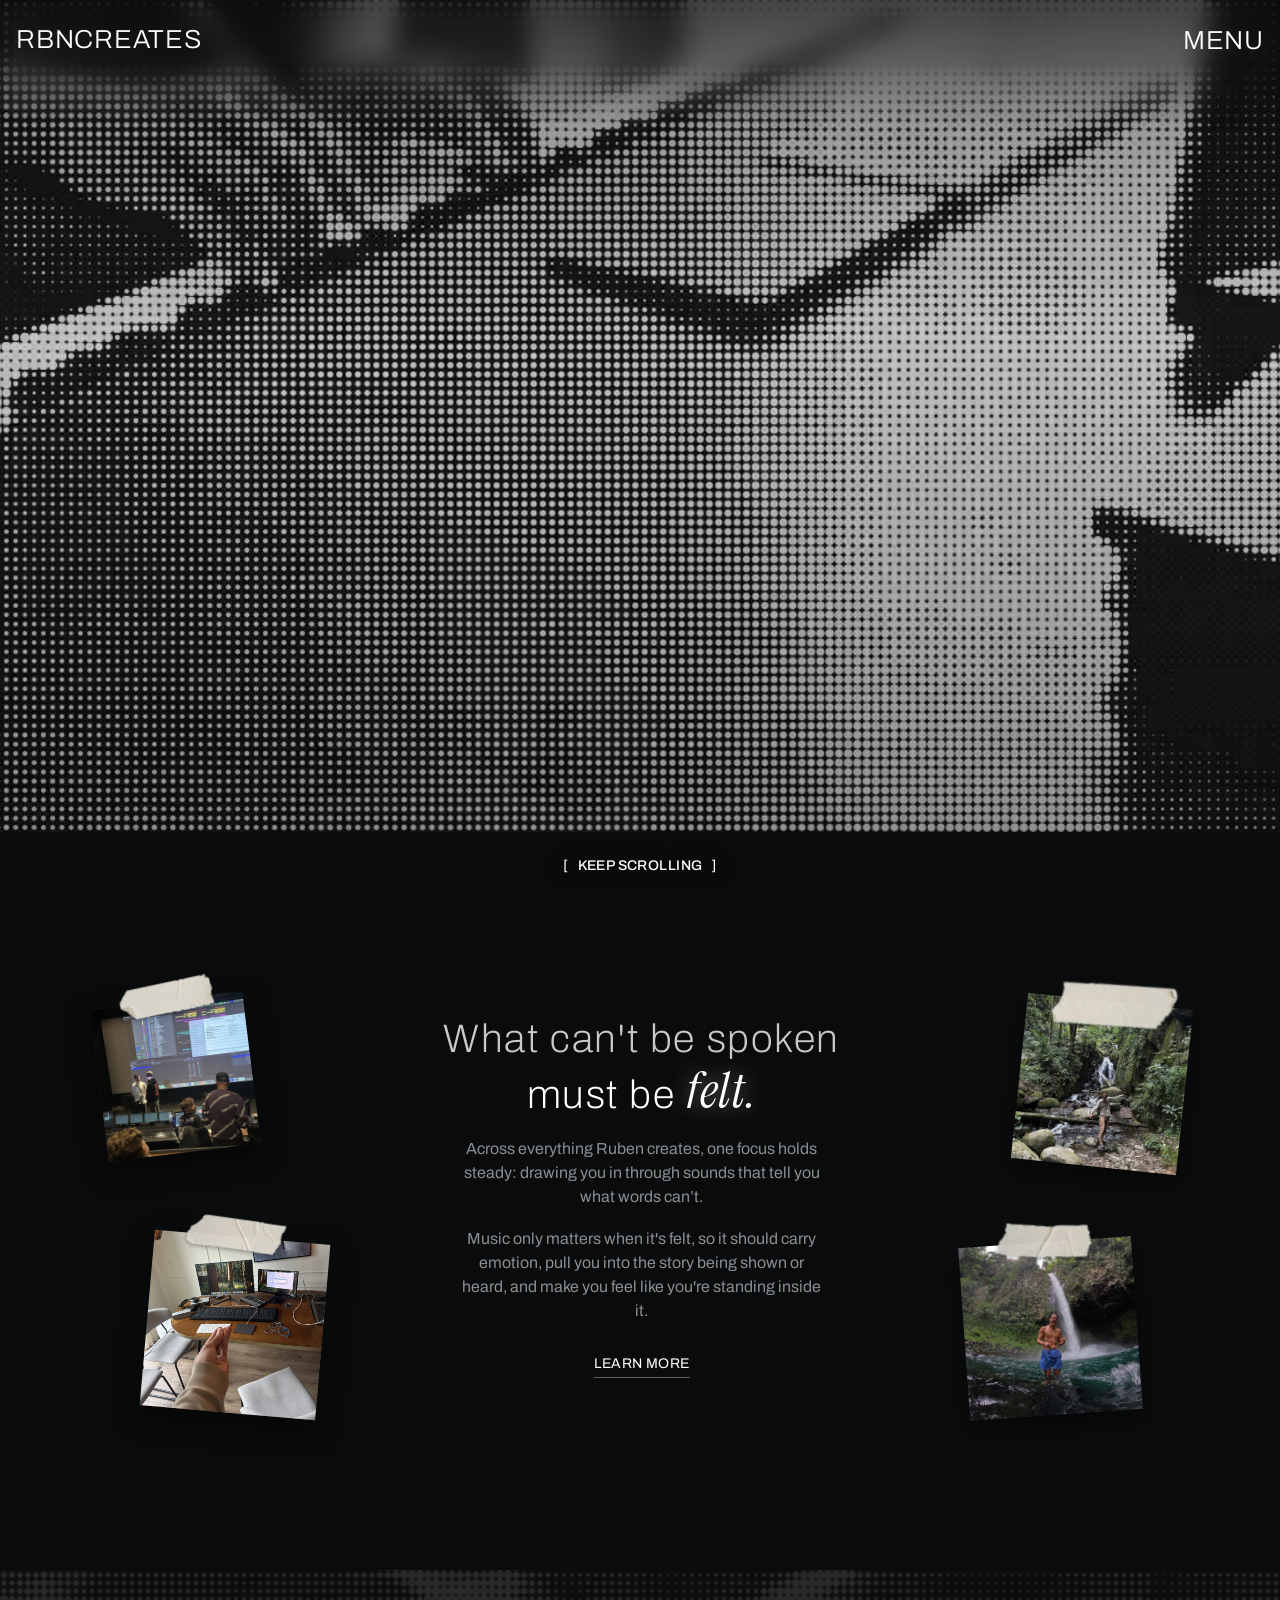
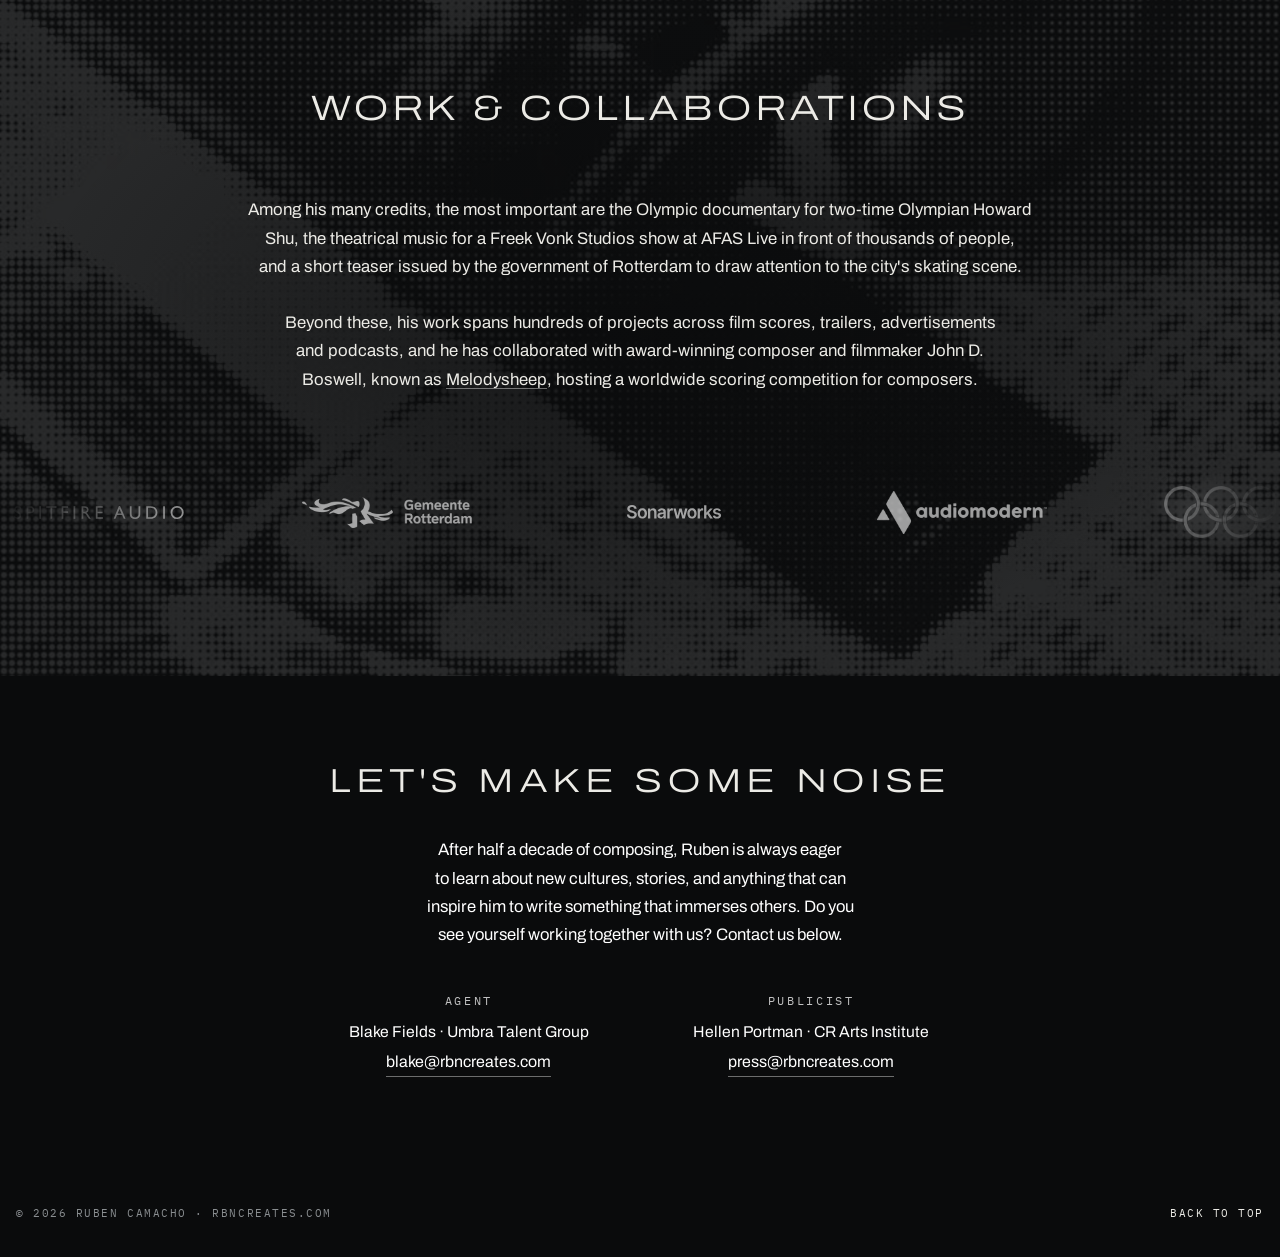
==== public/index.html @ 70be0791 "Add full site: pages, assets and public/ folder for Cloudflare" ====
<!doctype html>
<html lang="en">
<head>
<meta charset="utf-8">
<meta name="viewport" content="width=device-width, initial-scale=1, viewport-fit=cover">
<title>Ruben Camacho | Media composer</title>
<meta name="description" content="Ruben Camacho is a Costa Rican media composer based in the Netherlands, writing music for film, trailers and brands.">
<meta name="theme-color" content="#0a0b0c">
<meta property="og:title" content="Ruben Camacho | Media composer">
<meta property="og:description" content="What can't be spoken must be felt. Scores, media kit and contact.">
<meta property="og:type" content="website">
<meta property="og:url" content="https://rbncreates.com/">
<meta property="og:image" content="https://rbncreates.com/poster.jpg">
<link rel="stylesheet" href="https://fonts.googleapis.com/css2?family=Archivo:wdth,wght@62..125,100..900&family=IBM+Plex+Mono:wght@400;500&family=Instrument+Serif:ital@1&display=swap">
<link rel="stylesheet" href="style.css">
</head>
<body>

<header>
  <a class="br logo" href="index.html" aria-label="rbncreates home"><span>rbncreates</span></a>
  <button class="br" id="open" type="button" aria-expanded="false" aria-controls="menu"><span>[</span><span>Menu</span><span>]</span></button>
</header>

<nav id="menu" hidden aria-label="Main">
  <button class="br close" id="close" type="button"><span>[</span><span>Close</span><span>]</span></button>
  <a class="big" href="index.html" style="--img:url(menu1.jpg)"><span>Home</span></a>
  <a class="big" href="scores.html" style="--img:url(menu2.jpg)"><span>Scores</span></a>
  <a class="big" href="content.html" style="--img:url(menu3.jpg)"><span>Content</span></a>
  <a class="big" href="about.html" style="--img:url(menu4.jpg)"><span>About</span></a>
  <a class="big" href="contact.html" style="--img:url(menu5.jpg)"><span>Contact</span></a>
</nav>

<a class="br keep2" href="#name"><span>[</span><span>Keep scrolling</span><span>]</span></a>

<main id="top">
  <section class="hero" aria-label="Latest score">
    <div class="stage">
      <canvas data-scene="dawn" aria-hidden="true"></canvas>
      <video class="bgvid" src="bg.mp4" poster="poster.jpg" autoplay muted loop playsinline preload="auto" aria-hidden="true"></video>
    </div>
  </section>

  <section class="panel" id="name" aria-label="About Ruben Camacho">
    <div class="in intro">
      <div class="polas">
        <figure class="shot" tabindex="0" style="--tilt:-7deg;--shift:-34px;--lift:-18px;--s:.92"><img class="tape" src="tape1.png" alt="" style="--tt:-5deg;--tw:64%;--tl:50%"><div class="photo"><img src="s1.jpg" alt="Ruben in a studio control room in front of a large screen showing a music session"></div><figcaption>In the studio</figcaption></figure>
        <figure class="shot" tabindex="0" style="--tilt:5deg;--shift:26px;--lift:30px;--s:1.06"><img class="tape" src="tape2.png" alt="" style="--tt:3deg;--tw:58%;--tl:46%"><div class="photo"><img src="s2.jpg" alt="A home studio desk with two monitors and expressive keyboards"></div><figcaption>The home studio</figcaption></figure>
      </div>
      <div class="introtext">
        <p class="quote" aria-label="What can't be spoken must be felt."><span class="ql" aria-hidden="true">What can't be spoken</span><span class="ql" aria-hidden="true">must be <em>felt.</em></span></p>
        <div class="sub"><p>Across everything Ruben creates, one focus holds steady: drawing you in through sounds that tell you what words can’t.</p><p>Music only matters when it's felt, so it should carry emotion, pull you into the story being shown or heard, and make you feel like you're standing inside it.</p><a class="br learn" href="scores.html"><span>Learn more</span></a></div>
      </div>
      <div class="polas">
        <figure class="shot" tabindex="0" style="--tilt:6deg;--shift:30px;--lift:-12px;--s:1"><img class="tape" src="tape3.png" alt="" style="--tt:-2deg;--tw:78%;--tl:52%"><div class="photo"><img src="s3.jpg" alt="Ruben balancing on a rock in a stream below a waterfall in a green ravine"></div><figcaption>Out in nature</figcaption></figure>
        <figure class="shot" tabindex="0" style="--tilt:-4deg;--shift:-22px;--lift:26px;--s:1.04"><img class="tape" src="tape4.png" alt="" style="--tt:5deg;--tw:56%;--tl:50%"><div class="photo"><img src="s4.jpg" alt="Ruben standing in a pool at the foot of a tall waterfall surrounded by jungle"></div><figcaption>By the waterfall</figcaption></figure>
      </div>
    </div>
  </section>

  <section class="panel veil" id="collabs" aria-label="Work and collaborations">
    <video class="vbg" src="vision.mp4" poster="vision.jpg" autoplay muted loop playsinline preload="auto" aria-hidden="true"></video>
    <div class="in">
      <h2>Work &amp; collaborations</h2>
      <div class="slab">
        <p>Among his many credits, the most important are the Olympic documentary for two-time Olympian Howard Shu, the theatrical music for a Freek Vonk Studios show at AFAS Live in front of thousands of people, and a short teaser issued by the government of Rotterdam to draw attention to the city's skating scene.</p>
        <p>Beyond these, his work spans hundreds of projects across film scores, trailers, advertisements and podcasts, and he has collaborated with award-winning composer and filmmaker John D. Boswell, known as <a href="https://www.melodysheep.com/" target="_blank" rel="noopener">Melodysheep</a>, hosting a worldwide scoring competition for composers.</p>
      </div>
      <div class="marquee" aria-label="Clients and brands I have worked with">
        <ul class="track"><li><img src="spitfire.svg" alt="Spitfire Audio" loading="lazy"></li><li class="keep"><img src="rotterdam.png" alt="Gemeente Rotterdam" loading="lazy"></li><li><img src="sonarworks.svg" alt="Sonarworks" loading="lazy"></li><li><img src="audiomodern.png" alt="Audiomodern" loading="lazy"></li><li><img src="olympics.png" alt="Olympic Games" loading="lazy"></li><li><img src="soundiron.png" alt="Soundiron" loading="lazy"></li><li class="light"><img src="emergence.png" alt="Emergence Audio" loading="lazy"></li><li class="solid"><img src="studio-freek.png" alt="Studio Freek" loading="lazy"></li><li><img src="sonokinetic.png" alt="Sonokinetic" loading="lazy"></li><li><img src="scaler.png" alt="Scaler 2" loading="lazy"></li><li class="light"><img src="sheep.png" alt="Client logo" loading="lazy"></li><li class="light"><img src="evolution.png" alt="Evolution Series" loading="lazy"></li><li><img src="polyverse.png" alt="Polyverse" loading="lazy"></li><li><img src="datamind.png" alt="Datamind Audio" loading="lazy"></li><li><img src="pulsar.png" alt="Pulsar Audio" loading="lazy"></li><li><img src="psstt.png" alt="Psstt Instruments" loading="lazy"></li><li><img src="audio-ollie.png" alt="Audio Ollie" loading="lazy"></li><li class="plain"><img src="wa-production.png" alt="WA Production" loading="lazy"></li><li><img src="steinberg.png" alt="Steinberg" loading="lazy"></li><li class="light"><img src="sennheiser.png" alt="Sennheiser" loading="lazy"></li><li class="light"><img src="fracture.png" alt="Fracture Sounds" loading="lazy"></li><li><img src="mark-s.png" alt="Client logo" loading="lazy"></li><li class="light"><img src="mark-white.png" alt="Client logo" loading="lazy"></li></ul>
        <ul class="track" aria-hidden="true"><li><img src="spitfire.svg" alt="" loading="lazy"></li><li class="keep"><img src="rotterdam.png" alt="" loading="lazy"></li><li><img src="sonarworks.svg" alt="" loading="lazy"></li><li><img src="audiomodern.png" alt="" loading="lazy"></li><li><img src="olympics.png" alt="" loading="lazy"></li><li><img src="soundiron.png" alt="" loading="lazy"></li><li class="light"><img src="emergence.png" alt="" loading="lazy"></li><li class="solid"><img src="studio-freek.png" alt="" loading="lazy"></li><li><img src="sonokinetic.png" alt="" loading="lazy"></li><li><img src="scaler.png" alt="" loading="lazy"></li><li class="light"><img src="sheep.png" alt="" loading="lazy"></li><li class="light"><img src="evolution.png" alt="" loading="lazy"></li><li><img src="polyverse.png" alt="" loading="lazy"></li><li><img src="datamind.png" alt="" loading="lazy"></li><li><img src="pulsar.png" alt="" loading="lazy"></li><li><img src="psstt.png" alt="" loading="lazy"></li><li><img src="audio-ollie.png" alt="" loading="lazy"></li><li class="plain"><img src="wa-production.png" alt="" loading="lazy"></li><li><img src="steinberg.png" alt="" loading="lazy"></li><li class="light"><img src="sennheiser.png" alt="" loading="lazy"></li><li class="light"><img src="fracture.png" alt="" loading="lazy"></li><li><img src="mark-s.png" alt="" loading="lazy"></li><li class="light"><img src="mark-white.png" alt="" loading="lazy"></li></ul>
      </div>
    </div>
  </section>

  <section class="panel noise" id="noise" aria-label="Let's make some noise">
    <div class="in">
      <h2>Let's make some noise</h2>
      <p class="ntext">After half a decade of composing, Ruben is always eager to learn about new cultures, stories, and anything that can inspire him to write something that immerses others. Do you see yourself working together with us? Contact us below.</p>
      <div class="ncontacts">
        <div><span class="label">Agent</span><span class="who">Blake Fields &middot; Umbra Talent Group</span><a href="mailto:blake@rbncreates.com">blake@rbncreates.com</a></div>
        <div><span class="label">Publicist</span><span class="who">Hellen Portman &middot; CR Arts Institute</span><a href="mailto:press@rbncreates.com">press@rbncreates.com</a></div>
      </div>
    </div>
  </section>
</main>
<footer>
  <span>&copy; 2026 Ruben Camacho &middot; rbncreates.com</span>
  <a href="#top">Back to top</a>
</footer>

<script src="site.js"></script>
</body>
</html>
---- public/style.css ----
/* Layout: stacked full-bleed panels, each with a generative drawing behind centered type and a bracketed call to action. Single dark look by choice. */
:root {
  --bg: #0a0b0c;
  --fg: #ecebe6;
  --dim: #8a8e91;
  --ink-rgb: 232, 230, 222;
  --line: rgba(232, 230, 222, 0.16);
  --font-display: 'Archivo', 'Helvetica Neue', Arial, sans-serif;
  --font-mono: 'IBM Plex Mono', ui-monospace, 'SFMono-Regular', Menlo, monospace;
  --gutter-l: max(16px, env(safe-area-inset-left, 0px));
  --gutter-r: max(16px, env(safe-area-inset-right, 0px));
  color-scheme: dark;
}
* { box-sizing: border-box; }
html { scroll-behavior: smooth; }
body {
  background: var(--bg);
  color: var(--fg);
  font-family: var(--font-display);
  font-size: 16px;
  line-height: 1.5;
  overflow-x: hidden;
}
a { color: inherit; text-decoration: none; }
:focus-visible { outline: 1px solid var(--fg); outline-offset: 4px; }

.br {
  font-family: var(--font-display);
  font-size: 14px;
  font-weight: 400;
  letter-spacing: 0.03em;
  text-transform: uppercase;
  background: none;
  border: 0;
  padding: 6px 0;
  color: var(--fg);
  cursor: pointer;
  display: inline-flex;
  gap: 0.7em;
  white-space: nowrap;
}
.br span { transition: transform 0.25s ease; display: inline-block; }
.br:hover span:first-child { transform: translateX(-4px); }
.br:hover span:last-child { transform: translateX(4px); }

header {
  position: fixed;
  inset: 0 0 auto 0;
  z-index: 20;
  display: flex;
  justify-content: space-between;
  align-items: center;
  gap: 12px;
  padding-top: calc(14px + env(safe-area-inset-top, 0px));
  padding-bottom: 22px;
  padding-left: var(--gutter-l);
  padding-right: var(--gutter-r);
  color: #fff;
  pointer-events: none;
}
.mark { font-family: var(--font-mono); font-size: 12px; letter-spacing: 0.2em; text-transform: uppercase; }
.hdr-r { display: flex; gap: 20px; align-items: center; }

#menu {
  position: fixed;
  inset: 0;
  z-index: 30;
  background: var(--bg);
  display: flex;
  flex-direction: column;
  justify-content: center;
  gap: 8px;
  padding-left: var(--gutter-l);
  padding-right: var(--gutter-r);
  padding-block: 80px;
}
#menu a.big {
  font-size: clamp(2rem, 9vw, 5rem);
  font-weight: 300;
  font-stretch: 125%;
  letter-spacing: 0.06em;
  text-transform: uppercase;
  line-height: 1.15;
  transition: opacity 0.2s;
}
#menu:hover a.big:not(:hover) { opacity: 0.35; }
#menu .close { position: absolute; top: calc(14px + env(safe-area-inset-top, 0px)); right: var(--gutter-r); }

.panel {
  position: relative;
  min-height: 82svh;
  display: grid;
  place-items: center;
  overflow: hidden;
  border-top: 1px solid var(--line);
  isolation: isolate;
}
.panel canvas { position: absolute; inset: 0; width: 100%; height: 100%; z-index: -1; }
.panel.veil::after {
  content: "";
  position: absolute;
  inset: 0;
  z-index: -1;
  background: radial-gradient(ellipse at center, rgba(10, 11, 12, 0.6) 0%, rgba(10, 11, 12, 0) 68%);
  pointer-events: none;
}
.panel .in {
  min-width: 0;
  width: 100%;
  text-align: center;
  display: flex;
  flex-direction: column;
  align-items: center;
  gap: 18px;
  padding-block: 120px;
  padding-left: var(--gutter-l);
  padding-right: var(--gutter-r);
}
.label { font-family: var(--font-mono); font-size: 12px; letter-spacing: 0.22em; text-transform: uppercase; color: var(--dim); margin: 0; }
h1, h2 {
  margin: 0;
  font-weight: 300;
  font-stretch: 125%;
  text-transform: uppercase;
  text-wrap: balance;
  overflow-wrap: anywhere;
}
h1 { font-size: clamp(2.6rem, 14vw, 9rem); line-height: 0.98; letter-spacing: 0.08em; }
h2 { font-size: clamp(1.8rem, 7vw, 4.6rem); line-height: 1.05; letter-spacing: 0.08em; }
.sub { max-width: 38ch; color: var(--dim); font-size: 1rem; margin: 0; }
.quote { font-size: clamp(1.1rem, 2.6vw, 1.5rem); font-weight: 300; font-style: italic; margin: 0; max-width: 28ch; }
header .br { pointer-events: auto; color: #fff; font-size: clamp(15px, 2.1vw, 26px); font-weight: 300; text-shadow: 0 0 20px rgba(60, 80, 100, 0.3); }
.hero { position: relative; border-top: 0; }
.stage { position: relative; height: 100svh; min-height: 440px; overflow: hidden; isolation: isolate; background: #e9eee8; }
.stage canvas { position: absolute; inset: 0; width: 100%; height: 100%; z-index: -1; }
.feature {
  position: absolute; left: 0; right: 0; top: 54%; transform: translateY(-50%);
  display: flex; justify-content: space-between; align-items: baseline; flex-wrap: wrap; gap: 8px 24px;
  padding-left: var(--gutter-l); padding-right: var(--gutter-r);
  color: #fff; text-shadow: 0 0 24px rgba(60, 80, 100, 0.25);
}
.feature h2 { font-size: clamp(1.7rem, 3.7vw, 3.4rem); font-weight: 300; font-stretch: 100%; letter-spacing: -0.01em; text-transform: none; line-height: 1.1; }
.feature .br { margin-left: auto; color: #fff; font-size: clamp(1.4rem, 3.7vw, 3.4rem); font-weight: 300; letter-spacing: 0; }
.stage .bgvid { position: absolute; inset: 0; width: 100%; height: 100%; object-fit: cover; z-index: -1; }
.stage::after { content: ""; position: absolute; inset: 0; z-index: -1; background: linear-gradient(to bottom, rgba(0, 0, 0, 0.45), rgba(0, 0, 0, 0.2) 40%, rgba(0, 0, 0, 0.4)); pointer-events: none; }
.stage .keep { position: absolute; bottom: 26px; left: 50%; transform: translateX(-50%); color: #fff; font-size: 14px; font-weight: 500; text-shadow: 0 0 16px rgba(60, 80, 100, 0.35); }
.bar {
  background: #000; color: #fff; min-height: 58px;
  display: flex; justify-content: center; align-items: center; flex-wrap: wrap; gap: 4px 36px;
  padding-block: 8px; padding-left: var(--gutter-l); padding-right: var(--gutter-r);
  font-size: clamp(12px, 1.5vw, 18px); font-weight: 300; text-transform: uppercase; letter-spacing: 0.02em; text-align: center;
}
.bar .br { color: #fff; font-size: inherit; padding: 0; font-weight: 300; }

.names {
  list-style: none;
  margin: 0;
  padding: 0;
  display: flex;
  flex-wrap: wrap;
  justify-content: center;
  gap: 10px 28px;
  max-width: 44rem;
  font-family: var(--font-mono);
  font-size: 13px;
  letter-spacing: 0.12em;
  text-transform: uppercase;
}

.band {
  border-top: 1px solid var(--line);
  padding-block: 88px;
  padding-left: var(--gutter-l);
  padding-right: var(--gutter-r);
}
.band .col { max-width: 62rem; margin: 0 auto; display: grid; grid-template-columns: 1fr 1fr; gap: 28px 64px; }
.band .col > * { min-width: 0; }
.band h2 { grid-column: 1 / -1; text-align: center; margin-bottom: 8px; }
.band p { margin: 0; color: var(--dim); }
.band p.lead { color: var(--fg); font-size: 1.15rem; font-weight: 300; }
.press { text-align: center; margin: 40px auto 0; }
@media (max-width: 720px) { .band .col { grid-template-columns: 1fr; } }

.contacts { display: grid; grid-template-columns: repeat(auto-fit, minmax(190px, 1fr)); gap: 22px 40px; width: 100%; max-width: 46rem; text-align: center; }
.contacts div { min-width: 0; font-size: 15px; }
.contacts .label { display: block; margin-bottom: 4px; }
.contacts a { border-bottom: 1px solid var(--line); }

footer {
  border-top: 1px solid var(--line);
  padding-block: 28px 36px;
  padding-left: var(--gutter-l);
  padding-right: var(--gutter-r);
  display: flex;
  flex-wrap: wrap;
  justify-content: space-between;
  gap: 12px 24px;
  font-family: var(--font-mono);
  font-size: 11px;
  letter-spacing: 0.14em;
  text-transform: uppercase;
  color: var(--dim);
}
footer a { color: var(--fg); }
@media (prefers-reduced-motion: reduce) {
  html { scroll-behavior: auto; }
  .br span { transition: none; }
}

/* inner pages */
.pagehero { min-height: 56svh; }
.pagehero .in { padding-block: 140px 90px; }
.band .col.single { grid-template-columns: 1fr; max-width: 40rem; }
.list { max-width: 56rem; margin: 0 auto; border-top: 1px solid var(--line); }
.list > div { display: grid; grid-template-columns: minmax(0, 1fr) minmax(0, 1.6fr); gap: 8px 40px; padding-block: 22px; border-bottom: 1px solid var(--line); }
.list dt { font-family: var(--font-mono); font-size: 13px; letter-spacing: 0.12em; text-transform: uppercase; }
.list dd { margin: 0; color: var(--dim); }
.band .cta { display: flex; justify-content: center; margin-top: 40px; }
@media (max-width: 720px) { .list > div { grid-template-columns: 1fr; } }

/* home intro: frameless photos either side of the short about, caption appears below on hover */
.panel .in.intro { display: grid; grid-template-columns: minmax(0, 1fr) minmax(0, 25rem) minmax(0, 1fr); align-items: center; justify-items: center; gap: 24px 40px; max-width: 84rem; margin-inline: auto; }
.introtext { display: flex; flex-direction: column; align-items: center; gap: 18px; text-align: center; }
.polas { display: flex; flex-direction: column; align-items: center; gap: 36px; }
.shot { position: relative; margin: 0; width: calc(clamp(100px, 10.5vw, 150px) * var(--s, 1)); transform: translate(calc(var(--shift, 0px) * var(--k, 1)), calc(var(--lift, 0px) * var(--k, 1))) rotate(var(--tilt, 0deg)); transition: transform 0.3s ease; outline-offset: 6px; }
.shot:hover, .shot:focus-visible, .shot:focus-within { transform: translate(calc(var(--shift, 0px) * var(--k, 1)), calc(var(--lift, 0px) * var(--k, 1))) rotate(0deg) scale(1.04); }
.shot .photo { aspect-ratio: 1 / 1; max-width: 100%; background-color: #202224; background-image: radial-gradient(rgba(236, 235, 230, 0.32) 1.1px, transparent 1.6px); background-size: 9px 9px; box-shadow: 0 10px 24px rgba(0, 0, 0, 0.5); }
.shot .photo img { width: 100%; height: 100%; object-fit: cover; display: block; }
.shot figcaption { position: absolute; left: -20%; right: -20%; top: 100%; padding-top: 9px; font-family: var(--font-mono); font-size: 11px; letter-spacing: 0.12em; text-transform: uppercase; text-align: center; color: var(--fg); opacity: 0; transform: translateY(-4px); transition: opacity 0.25s ease, transform 0.25s ease; pointer-events: none; }
.shot:hover figcaption, .shot:focus-within figcaption { opacity: 1; transform: none; }
@media (max-width: 860px) {
  .panel .in.intro { grid-template-columns: 1fr; }
  .introtext { order: -1; }
  .polas { flex-direction: row; flex-wrap: wrap; justify-content: center; gap: 22px 22px; padding-block: 10px 22px; }
  .shot { width: calc(clamp(96px, 30vw, 132px) * var(--s, 1)); --k: 0.4; }
}
@media (prefers-reduced-motion: reduce) { .shot, .shot figcaption { transition: none; } }

/* quote as the section title */
.panel .in.intro { grid-template-columns: minmax(0, 1fr) minmax(0, 30rem) minmax(0, 1fr); }
.introtext .quote { font-size: clamp(2rem, 4.2vw, 3.6rem); font-style: normal; font-weight: 300; line-height: 1.08; letter-spacing: 0.005em; max-width: 14ch; text-wrap: balance; }
@media (max-width: 860px) { .panel .in.intro { grid-template-columns: 1fr; } }

/* wider title: two lines instead of three */
.panel .in.intro { grid-template-columns: minmax(0, 1fr) minmax(0, 38rem) minmax(0, 1fr); }
.introtext .quote { font-size: clamp(1.9rem, 3.7vw, 3.3rem); max-width: 21ch; }
.introtext .sub { max-width: 40ch; }
@media (max-width: 860px) { .panel .in.intro { grid-template-columns: 1fr; } }

/* larger photos, pulled in toward the text */
@media (min-width: 861px) {
  .panel .in.intro { grid-template-columns: auto minmax(0, 36rem) auto; justify-content: center; gap: 24px 56px; }
  .shot { width: calc(clamp(125px, 13vw, 205px) * var(--s, 1)); }
}
@media (max-width: 860px) {
  .shot { width: calc(clamp(108px, 34vw, 150px) * var(--s, 1)); }
}

/* clear tape across the top edge of each photo */
.shot .tape { position: absolute; top: -20px; left: var(--tl, 50%); width: var(--tw, 62%); height: auto; transform: translateX(-50%) rotate(var(--tt, 0deg)); pointer-events: none; z-index: 2; filter: drop-shadow(0 1px 2px rgba(0, 0, 0, 0.45)); }
@media (max-width: 860px) { .shot .tape { top: -14px; } }

/* fixes for pages without the host skeleton */
[hidden] { display: none !important; }
body { margin: 0; }
img { max-width: 100%; }

/* menu: five full-width rows, each with its own halftone image behind the text */
#menu { gap: 0; justify-content: stretch; padding: calc(56px + env(safe-area-inset-top, 0px)) 0 0; }
#menu a.big {
  flex: 1 1 0; min-height: 0; display: flex; align-items: center; position: relative; overflow: hidden;
  border-top: 1px solid var(--line);
  padding-left: var(--gutter-l); padding-right: var(--gutter-r);
  background: #0a0b0c var(--img) center / cover no-repeat;
  color: #fff; font-size: clamp(2.2rem, 8.5vw, 6.5rem);
}
#menu a.big::before { content: ""; position: absolute; inset: 0; background: rgba(10, 11, 12, 0.5); transition: background 0.35s ease; }
#menu a.big span { position: relative; text-shadow: 0 2px 18px rgba(0, 0, 0, 0.6); }
#menu a.big:hover::before, #menu a.big:focus-visible::before { background: rgba(10, 11, 12, 0.1); }
@media (prefers-reduced-motion: reduce) { #menu a.big::before { transition: none; } }

/* menu images appear only on hover or focus */
#menu a.big { background: #0a0b0c; }
#menu a.big::before { background: var(--img) center / cover no-repeat; opacity: 0; transition: opacity 0.45s ease; }
#menu a.big::after { content: ""; position: absolute; inset: 0; background: rgba(10, 11, 12, 0.3); transition: background 0.45s ease; }
#menu a.big span { z-index: 1; }
#menu a.big:hover::before, #menu a.big:focus-visible::before { background: var(--img) center / cover no-repeat; opacity: 1; }
#menu a.big:hover::after, #menu a.big:focus-visible::after { background: rgba(10, 11, 12, 0.12); }
@media (prefers-reduced-motion: reduce) { #menu a.big::before, #menu a.big::after { transition: none; } }

/* small screens: drop the bottom two photos */
@media (max-width: 860px) { .intro > .polas:last-child { display: none; } }

/* vision section */
#vision .sub { max-width: 44ch; font-size: 1.1rem; color: var(--fg); }
.pillars { display: grid; grid-template-columns: repeat(3, minmax(0, 1fr)); gap: 0 32px; width: 100%; max-width: 58rem; margin-block: 14px 6px; }
.pillars > div { border-top: 1px solid var(--line); padding-top: 16px; display: flex; flex-direction: column; gap: 8px; align-items: center; }
.pillars p { margin: 0; color: var(--dim); max-width: 28ch; }
@media (max-width: 720px) { .pillars { grid-template-columns: 1fr; gap: 24px; } }
#vision .vbg { position: absolute; inset: 0; width: 100%; height: 100%; object-fit: cover; z-index: -1; opacity: 0.13; }

/* vision section, simplified */
#vision { min-height: 64svh; }
#vision h2 { font-size: clamp(1.4rem, 2.8vw, 2.2rem); letter-spacing: 0.1em; }
#vision .slab { max-width: 46ch; margin: 0; text-align: left; font-size: 1.05rem; line-height: 1.7; color: var(--fg); }

/* opening video in pure black and white */
.stage { background: #0a0b0c; }
.stage .bgvid { filter: grayscale(1) contrast(1.05); }

/* no hairlines between sections */
.panel, .band, footer { border-top: 0; }

/* header now holds only the menu button */
header { justify-content: flex-end; }

/* show the top edge of the next section on the first screen, with the scroll cue at its start */
.stage { height: calc(100svh - 96px); }
.keep2 { position: absolute; top: 26px; left: 50%; transform: translateX(-50%); z-index: 2; color: #fff; font-size: 14px; font-weight: 500; }
.stage { height: calc(100svh - 68px); }
.keep2 { top: 20px; }

/* scroll cue stays on screen while scrolling, and fades out at the end of the page */
.keep2 { position: fixed; top: auto; bottom: calc(24px + env(safe-area-inset-bottom, 0px)); left: 50%; transform: translateX(-50%); z-index: 15; text-shadow: 0 0 16px rgba(0, 0, 0, 0.6); transition: opacity 0.3s ease; }
.keep2.gone { opacity: 0; pointer-events: none; }

/* keep-scrolling cue: pinned to the small viewport so browser bars never move it; hides once scrolling starts */
.keep2 { bottom: auto; top: calc(100svh - 64px); transition: opacity 0.15s ease; }

/* centre the cue inside the 68px black strip under the video */
.keep2 { top: calc(100svh - 34px); transform: translate(-50%, -50%); line-height: 1; }

/* site title top left, same height and style as the menu button */
header { justify-content: space-between; }
header .logo { pointer-events: auto; text-decoration: none; }
header .logo:hover span { transform: none; }

/* soft blur behind the header, fading out downward */
header::before {
  content: ""; position: absolute; left: 0; right: 0; top: 0; z-index: -1; pointer-events: none;
  height: calc(100% + 28px);
  -webkit-backdrop-filter: blur(12px); backdrop-filter: blur(12px);
  background: linear-gradient(to bottom, rgba(10, 11, 12, 0.5), rgba(10, 11, 12, 0));
  -webkit-mask-image: linear-gradient(to bottom, #000 40%, transparent);
  mask-image: linear-gradient(to bottom, #000 40%, transparent);
}

/* taller blur: header text sits fully on the solid part, the fade happens below it */
header::before {
  height: calc(100% + 44px);
  -webkit-mask-image: linear-gradient(to bottom, #000 calc(100% - 70px), transparent);
  mask-image: linear-gradient(to bottom, #000 calc(100% - 70px), transparent);
}

/* collaborations: brand grid below the vision section */
#collabs { min-height: 0; }
#collabs h2 { font-size: clamp(1.4rem, 2.8vw, 2.2rem); }
#collabs .slab { max-width: 46ch; text-align: left; font-size: 1.05rem; line-height: 1.7; }
.brands { list-style: none; margin: clamp(32px, 5vw, 56px) 0 0; padding: 0; display: grid; grid-template-columns: repeat(4, minmax(0, 1fr)); gap: clamp(12px, 2vw, 24px); width: 100%; max-width: 62rem; }
.brands li { display: flex; align-items: center; justify-content: center; text-align: center; min-height: 84px; padding: 12px; border: 1px solid rgba(255, 255, 255, 0.14); font-family: var(--font-display); font-size: clamp(11px, 1.3vw, 15px); letter-spacing: 0.14em; text-transform: uppercase; color: rgba(255, 255, 255, 0.85); }
@media (max-width: 860px) { .brands { grid-template-columns: repeat(2, minmax(0, 1fr)); } }

/* collaborations: constant moving gallery, edges blur in and out, colour on hover */
.marquee { position: relative; width: 100vw; margin: clamp(32px, 5vw, 56px) calc(50% - 50vw) 0; overflow: hidden; display: flex; }
.marquee .track { list-style: none; margin: 0; padding: 0; display: flex; flex: none; align-items: center; min-width: 100%; animation: marquee-scroll 40s linear infinite; }
.marquee:hover .track { animation-play-state: paused; }
.marquee li { flex: none; display: flex; align-items: center; justify-content: center; height: 72px; margin-right: clamp(48px, 7vw, 110px); }
.marquee li img { display: block; height: 100%; width: auto; max-width: 180px; object-fit: contain; filter: grayscale(1) brightness(1.6); opacity: 0.75; transition: filter 0.3s ease, opacity 0.3s ease; }
.marquee li:hover img { filter: none; opacity: 1; }
.marquee .wm { font-family: var(--font-display); font-size: clamp(14px, 1.6vw, 20px); letter-spacing: 0.16em; text-transform: uppercase; white-space: nowrap; color: rgba(255, 255, 255, 0.6); transition: color 0.3s ease; }
.marquee li:hover .wm { color: #fff; }
.marquee::before, .marquee::after { content: ""; position: absolute; top: 0; bottom: 0; width: clamp(60px, 16vw, 240px); z-index: 2; pointer-events: none; -webkit-backdrop-filter: blur(10px); backdrop-filter: blur(10px); }
.marquee::before { left: 0; background: linear-gradient(to right, #0a0b0c, rgba(10, 11, 12, 0)); -webkit-mask-image: linear-gradient(to right, #000 30%, transparent); mask-image: linear-gradient(to right, #000 30%, transparent); }
.marquee::after { right: 0; background: linear-gradient(to left, #0a0b0c, rgba(10, 11, 12, 0)); -webkit-mask-image: linear-gradient(to left, #000 30%, transparent); mask-image: linear-gradient(to left, #000 30%, transparent); }
@keyframes marquee-scroll { to { transform: translateX(-100%); } }
@media (prefers-reduced-motion: reduce) { .marquee .track { animation: none; } .marquee { overflow-x: auto; } }

/* logos: white silhouettes by default, full colour on a light chip when hovered */
.marquee li { height: 88px; padding: 0 14px; border-radius: 6px; transition: background-color 0.3s ease; }
.marquee li img { height: auto; max-height: 52px; width: auto; max-width: 170px; filter: brightness(0) invert(1); opacity: 0.6; }
.marquee li:hover { background: #efeee9; }
.marquee li:hover img { filter: none; opacity: 1; }
.marquee li.light:hover { background: transparent; }
.marquee li.light:hover img { filter: brightness(0) invert(1); opacity: 1; }

/* logos that are solid shapes (no silhouette): show greyscale, colour on hover */
.marquee li.solid img { filter: grayscale(1) brightness(1.3); opacity: 0.6; }
.marquee li.solid:hover img { filter: none; opacity: 1; }

/* no chip on hover; dark logos flip to light while keeping their hues, colour logos stay as they are */
.marquee li:hover, .marquee li.light:hover { background: transparent; }
.marquee li:hover img { filter: invert(1) hue-rotate(180deg); opacity: 1; }
.marquee li.keep:hover img, .marquee li.solid:hover img { filter: none; opacity: 1; }
.marquee li.light:hover img { filter: brightness(0) invert(1); opacity: 1; }
.marquee li img[src$=".svg"] { width: 170px; height: auto; }

.marquee li.solid img { max-height: 76px; }

/* logos that must keep their own artwork (white shape with dark lettering) */
.marquee li.plain img { filter: none; opacity: 0.7; max-height: 64px; }
.marquee li.plain:hover img { filter: none; opacity: 1; }

/* work & collaborations now sits on the moving background that the vision section had */
#collabs .vbg { position: absolute; inset: 0; width: 100%; height: 100%; object-fit: cover; z-index: -1; opacity: 0.13; }
#collabs { min-height: 64svh; }

/* edges: no dark overlay, logos blur and fade out via masks only */
.marquee { -webkit-mask-image: linear-gradient(to right, transparent, #000 16%, #000 84%, transparent); mask-image: linear-gradient(to right, transparent, #000 16%, #000 84%, transparent); }
.marquee::before, .marquee::after { background: none; }

#collabs .slab { max-width: 54ch; }

#collabs .slab { max-width: 62ch; }
#collabs .slab a { color: inherit; text-decoration: underline; text-underline-offset: 3px; text-decoration-color: rgba(255, 255, 255, 0.4); }
#collabs .slab a:hover { text-decoration-color: #fff; }

#collabs .slab { text-align: center; max-width: 60ch; margin-inline: auto; display: flex; flex-direction: column; gap: 1.6em; }
#collabs .slab p { margin: 0; text-wrap: balance; }

/* the quote: two lines, the last word in a glowing serif italic */
.introtext .quote { max-width: none; display: flex; flex-direction: column; align-items: center; gap: 0.08em; position: relative; padding-top: 34px; text-wrap: initial; }
.introtext .quote::before { content: ""; position: absolute; top: 0; left: 50%; width: 1px; height: 22px; background: linear-gradient(to bottom, transparent, rgba(255, 255, 255, 0.7)); }
.introtext .quote .ql { display: block; white-space: nowrap; font-weight: 200; letter-spacing: 0.04em; color: rgba(255, 255, 255, 0.78); opacity: 0; transform: translateY(14px); animation: ql-in 1.1s cubic-bezier(0.2, 0.7, 0.2, 1) forwards; }
.introtext .quote .ql:nth-child(2) { animation-delay: 0.35s; color: #fff; }
.introtext .quote em { font-family: "Instrument Serif", Georgia, serif; font-style: italic; font-weight: 400; font-size: 1.28em; letter-spacing: 0.01em; color: #fff; text-shadow: 0 0 22px rgba(255, 255, 255, 0.45), 0 0 60px rgba(255, 255, 255, 0.18); animation: felt-glow 4.5s ease-in-out infinite; }
@keyframes ql-in { to { opacity: 1; transform: none; } }
@keyframes felt-glow { 50% { text-shadow: 0 0 30px rgba(255, 255, 255, 0.7), 0 0 80px rgba(255, 255, 255, 0.3); } }
@media (max-width: 480px) { .introtext .quote .ql { white-space: normal; text-align: center; } }
@media (prefers-reduced-motion: reduce) { .introtext .quote .ql { animation: none; opacity: 1; transform: none; } .introtext .quote em { animation: none; } }
.introtext .quote { font-size: clamp(1.6rem, 3.1vw, 2.7rem); }
.introtext .quote::before { display: none; }
.introtext .quote { padding-top: 0; }

/* work & collaborations: wider text, more air under the heading */
#collabs .slab { max-width: 84ch; }
#collabs h2 { margin-bottom: clamp(28px, 4vw, 52px); }

/* scores: cinema catalogue (poster rail + player) */
.catalogue { padding: clamp(48px, 8vw, 96px) 0 clamp(56px, 8vw, 104px); display: flex; flex-direction: column; align-items: center; gap: 22px; overflow: hidden; }
.cat-label { margin: 0; letter-spacing: 0.24em; }
.rail-wrap { width: 100%; perspective: 1400px; -webkit-mask-image: linear-gradient(to right, transparent, #000 12%, #000 88%, transparent); mask-image: linear-gradient(to right, transparent, #000 12%, #000 88%, transparent); }
.rail { display: flex; align-items: center; gap: clamp(16px, 3vw, 44px); overflow-x: auto; scroll-snap-type: x mandatory; padding: 28px calc(50% - var(--pw) / 2); --pw: clamp(190px, 24vw, 300px); scrollbar-width: none; -webkit-overflow-scrolling: touch; position: relative; outline: none; cursor: grab; transform-style: preserve-3d; }
.rail::-webkit-scrollbar { display: none; }
.rail.drag { cursor: grabbing; scroll-snap-type: none; }
.poster { flex: none; width: var(--pw); aspect-ratio: 3 / 4; scroll-snap-align: center; position: relative; padding: 0; margin: 0; border: 0; background: #111; border-radius: 4px; overflow: hidden; box-shadow: 0 24px 50px rgba(0, 0, 0, 0.6); will-change: transform, opacity; transition: box-shadow 0.4s ease; color: inherit; font: inherit; }
.poster img { width: 100%; height: 100%; object-fit: cover; display: block; pointer-events: none; user-select: none; }
.poster .pcap { position: absolute; left: 0; right: 0; bottom: 0; padding: 36px 14px 14px; font-family: var(--font-display); font-size: 12px; letter-spacing: 0.14em; text-transform: uppercase; text-align: center; background: linear-gradient(to top, rgba(0, 0, 0, 0.75), transparent); opacity: 0; transition: opacity 0.3s ease; }
.poster:hover .pcap, .poster:focus-visible .pcap { opacity: 1; }
.poster.on { box-shadow: 0 30px 70px rgba(0, 0, 0, 0.7), 0 0 0 1px rgba(255, 255, 255, 0.35); }
.poster.soon { display: flex; align-items: center; justify-content: center; text-align: center; background: transparent; border: 1px dashed rgba(255, 255, 255, 0.25); box-shadow: none; font-family: var(--font-display); letter-spacing: 0.22em; text-transform: uppercase; font-size: 13px; color: rgba(255, 255, 255, 0.5); }
.cat-ctrl { display: flex; align-items: center; gap: 28px; }
.cat-ctrl .br:disabled { opacity: 0.25; cursor: default; }
.cat-count { font-family: var(--font-display); letter-spacing: 0.2em; font-size: 13px; color: var(--dim); }
.cat-detail { width: 100%; max-width: 68rem; margin-top: clamp(20px, 4vw, 44px); padding: 0 var(--gutter-l); box-sizing: border-box; display: grid; grid-template-columns: minmax(0, 1fr) minmax(0, 1.1fr); gap: 32px clamp(32px, 6vw, 80px); transition: opacity 0.18s ease, transform 0.18s ease; }
.cat-detail.swap { opacity: 0; transform: translateY(8px); }
.cd-info { display: flex; flex-direction: column; gap: 14px; }
.cd-info .label { margin: 0; }
.cd-info h2 { margin: 0; font-size: clamp(1.5rem, 3vw, 2.4rem); line-height: 1.1; font-weight: 300; letter-spacing: 0.04em; text-align: left; }
.cd-meta { margin: 0; font-family: var(--font-display); font-size: 12px; letter-spacing: 0.16em; text-transform: uppercase; color: var(--dim); }
.cd-text { margin: 6px 0 0; line-height: 1.7; color: var(--fg); max-width: 44ch; }
.pl { display: flex; align-items: center; gap: 18px; padding-bottom: 16px; border-bottom: 1px solid rgba(255, 255, 255, 0.16); }
.pl .br:disabled, .pl input:disabled { opacity: 0.3; cursor: default; }
.pl input[type=range] { flex: 1; min-width: 0; height: 2px; -webkit-appearance: none; appearance: none; background: rgba(255, 255, 255, 0.22); outline: none; }
.pl input[type=range]::-webkit-slider-thumb { -webkit-appearance: none; width: 10px; height: 10px; border-radius: 50%; background: #fff; }
.pl input[type=range]::-moz-range-thumb { width: 10px; height: 10px; border: 0; border-radius: 50%; background: #fff; }
.pl-time { font-family: var(--font-display); font-size: 12px; letter-spacing: 0.12em; color: var(--dim); min-width: 3ch; text-align: right; }
.tracks { list-style: none; margin: 0; padding: 0; }
.tracks li { border-bottom: 1px solid rgba(255, 255, 255, 0.08); }
.tracks .empty { padding: 18px 0; color: var(--dim); font-size: 0.95rem; border-bottom: 0; }
.trk { all: unset; box-sizing: border-box; width: 100%; display: grid; grid-template-columns: 3ch 1fr auto; gap: 16px; align-items: center; padding: 14px 0; cursor: pointer; font-family: var(--font-display); letter-spacing: 0.08em; text-transform: uppercase; font-size: 13px; color: rgba(255, 255, 255, 0.7); transition: color 0.2s ease, padding-left 0.2s ease; }
.trk:hover, .trk:focus-visible, .trk.playing { color: #fff; padding-left: 8px; }
.trk:disabled { opacity: 0.4; cursor: default; padding-left: 0; }
.trk .tn { color: var(--dim); }
@media (max-width: 860px) { .cat-detail { grid-template-columns: 1fr; } }
@media (prefers-reduced-motion: reduce) { .cat-detail, .poster { transition: none; } }

/* catalogue sits at the top now; posters turn like pages as you pan */
.catalogue { padding-top: clamp(110px, 14vw, 150px); }
.rail { gap: clamp(8px, 1.6vw, 22px); }
.rail-wrap { perspective: 1500px; perspective-origin: 50% 40%; }
.poster { backface-visibility: hidden; }

/* catalogue: eased, physics-style pan (no native scroll or snap) */
.rail { display: block; position: relative; overflow: visible; scroll-snap-type: none; padding: 0; height: calc(var(--pw) * 1.3333 + 56px); touch-action: pan-y; user-select: none; -webkit-user-select: none; transform-style: preserve-3d; }
.poster { position: absolute; left: 50%; top: 50%; margin-left: calc(var(--pw) / -2); margin-top: calc(var(--pw) * -0.6667); scroll-snap-align: none; backface-visibility: hidden; transition: box-shadow 0.4s ease; }
.poster::after { content: ""; position: absolute; inset: 0; background: #000; opacity: var(--dim, 0); pointer-events: none; }
.poster.soon::after { display: none; }
.rail-wrap { -webkit-mask-image: linear-gradient(to right, transparent, #000 10%, #000 90%, transparent); mask-image: linear-gradient(to right, transparent, #000 10%, #000 90%, transparent); }
.rail { transform-style: flat; }
.rail { perspective: 1400px; perspective-origin: 50% 45%; }

/* dotted video behind the top of a page, fading to black below */
main#top { position: relative; isolation: isolate; }
.topvid { position: absolute; top: 0; left: 0; right: 0; height: min(115svh, 1000px); z-index: -1; overflow: hidden; pointer-events: none; -webkit-mask-image: linear-gradient(to bottom, #000 35%, transparent 100%); mask-image: linear-gradient(to bottom, #000 35%, transparent 100%); }
.topvid video { width: 100%; height: 100%; object-fit: cover; display: block; filter: grayscale(1) contrast(1.05); opacity: 0.8; }
.topvid { -webkit-mask-image: linear-gradient(to bottom, #000 15%, transparent 95%); mask-image: linear-gradient(to bottom, #000 15%, transparent 95%); }
.topvid video { opacity: 0.4; filter: grayscale(1) contrast(1.1) brightness(0.8); }

/* arrows sit on the left and right of the catalogue */
.rail-outer { position: relative; width: 100%; }
.rail-outer .arrow { position: absolute; top: 50%; transform: translateY(-50%); z-index: 200; font-size: clamp(15px, 2vw, 22px); padding: 14px 6px; }
.rail-outer .arrow.prev { left: var(--gutter-l, 24px); }
.rail-outer .arrow.next { right: var(--gutter-r, 24px); }
.rail-outer .arrow:disabled { opacity: 0.2; cursor: default; }
@media (max-width: 560px) { .rail-outer .arrow.prev { left: 8px; } .rail-outer .arrow.next { right: 8px; } }
.topvid video { opacity: 0.2; }

/* no dark halo under the posters; arrows are the supplied icon, small and white */
.poster, .poster.on { box-shadow: none; }
.poster.on { box-shadow: 0 0 0 1px rgba(255, 255, 255, 0.3); }
.rail-outer .arrow { padding: 14px 10px; line-height: 0; }
.rail-outer .arrow img { display: block; width: clamp(18px, 1.9vw, 26px); height: auto; transition: transform 0.25s ease; }
.rail-outer .arrow.next img { transform: scaleX(-1); }
.rail-outer .arrow.prev:hover img { transform: translateX(-4px); }
.rail-outer .arrow.next:hover img { transform: scaleX(-1) translateX(-4px); }

/* arrows a little closer to the posters */
.rail-outer { --pw: clamp(190px, 24vw, 300px); }
.rail-outer .arrow.prev { left: max(12px, calc(50% - var(--pw) * 1.75)); }
.rail-outer .arrow.next { right: max(12px, calc(50% - var(--pw) * 1.75)); }
@media (max-width: 560px) { .rail-outer .arrow.prev { left: 8px; } .rail-outer .arrow.next { right: 8px; } }

.introtext .sub { display: flex; flex-direction: column; gap: 1.1em; }
.introtext .sub p { margin: 0; }

.introtext .sub .learn { align-self: center; margin-top: 6px; color: #fff; text-decoration: none; }
.introtext .sub .learn span { border-bottom: 1px solid rgba(255, 255, 255, 0.35); padding-bottom: 3px; transition: border-color 0.25s ease; }
.introtext .sub .learn:hover span { transform: none; border-color: #fff; }

/* menu and close buttons without brackets */
#open > span:first-child, #open > span:last-child, #close > span:first-child, #close > span:last-child { display: none; }
#open:hover > span, #close:hover > span { transform: none; }

/* let's make some noise: photo background with a dark fade */
.noise { position: relative; min-height: min(92svh, 860px); isolation: isolate; overflow: hidden; display: flex; align-items: center; justify-content: center; }
.noise .nbg { position: absolute; inset: 0; width: 100%; height: 100%; object-fit: cover; object-position: 50% 62%; z-index: -2; }
.noise::before { content: ""; position: absolute; inset: 0; z-index: -1; background: linear-gradient(to bottom, #0a0b0c 0%, rgba(10, 11, 12, 0.35) 38%, rgba(10, 11, 12, 0.5) 70%, rgba(10, 11, 12, 0.85) 100%); }
.noise .in { gap: clamp(22px, 3vw, 36px); }
.noise h2 { margin: 0; font-size: clamp(2rem, 6.2vw, 5.4rem); font-weight: 300; letter-spacing: 0.08em; line-height: 1.05; text-transform: uppercase; text-wrap: balance; }
.noise .learn { color: #fff; text-decoration: none; }
.noise .learn span { border-bottom: 1px solid rgba(255, 255, 255, 0.4); padding-bottom: 3px; transition: border-color 0.25s ease; }
.noise .learn:hover span { transform: none; border-color: #fff; }
.noise .nbg { object-position: 50% 40%; }
.noise { align-items: flex-end; padding-bottom: clamp(56px, 9vw, 110px); box-sizing: border-box; }
.noise::before { background: linear-gradient(to bottom, #0a0b0c 0%, rgba(10, 11, 12, 0.2) 30%, rgba(10, 11, 12, 0.35) 55%, rgba(10, 11, 12, 0.88) 100%); }
.noise::before { display: none; }
.noise h2, .noise .learn { text-shadow: 0 2px 24px rgba(0, 0, 0, 0.55); }

/* noise section: intro text and contacts */
.noise .ntext { margin: 0; max-width: 54ch; line-height: 1.7; font-size: clamp(0.98rem, 1.3vw, 1.1rem); color: #fff; text-shadow: 0 2px 20px rgba(0, 0, 0, 0.7); text-wrap: balance; }
.ncontacts { display: grid; grid-template-columns: repeat(2, minmax(0, 1fr)); gap: 28px clamp(36px, 8vw, 110px); margin-top: 8px; text-align: center; }
.ncontacts > div { display: flex; flex-direction: column; align-items: center; gap: 6px; text-shadow: 0 2px 20px rgba(0, 0, 0, 0.7); }
.ncontacts .label { color: rgba(255, 255, 255, 0.75); margin-bottom: 4px; }
.ncontacts .who { font-size: 0.98rem; color: #fff; }
.ncontacts a { color: #fff; text-decoration: none; border-bottom: 1px solid rgba(255, 255, 255, 0.4); padding-bottom: 2px; transition: border-color 0.25s ease; }
.ncontacts a:hover { border-color: #fff; }
@media (max-width: 600px) { .ncontacts { grid-template-columns: 1fr; } }
.contacts a { color: inherit; }
.noise { min-height: max(1000px, 118svh); }
.noise .nbg { object-position: 50% 30%; }
@media (max-width: 700px) { .noise { min-height: max(1060px, 130svh); } .noise h2 { font-size: clamp(1.8rem, 9vw, 3rem); } }
.noise { padding-bottom: clamp(36px, 5vw, 56px); }
.noise .nbg { object-position: 50% 18%; }

/* contact section: softer photo so the text reads cleanly */
.noise .nbg { filter: blur(7px); opacity: 0.42; transform: scale(1.06); }
.noise h2, .noise .ntext, .ncontacts > div, .noise .learn { text-shadow: none; }

/* contact section: shorter, sized to its content */
.noise, .noise.panel { min-height: 0; padding-top: clamp(84px, 11vw, 140px); padding-bottom: clamp(72px, 9vw, 120px); align-items: center; }
@media (max-width: 700px) { .noise, .noise.panel { min-height: 0; } }
.noise, .noise.panel { padding-top: 0; padding-bottom: 0; }
.noise .in { padding-top: clamp(56px, 7vw, 88px); padding-bottom: clamp(64px, 8vw, 100px); }
.noise .nbg { object-position: 50% 40%; }
.noise h2 { font-size: clamp(1.3rem, 2.6vw, 2.1rem); letter-spacing: 0.14em; }
@media (max-width: 700px) { .noise h2 { font-size: clamp(1.2rem, 5.5vw, 1.6rem); } }
.noise { background: var(--bg, #0a0b0c); }

/* scores: the dotted video starts at the posters (soft fade in) instead of filling the top of the page */
.topvid { top: clamp(190px, 17vw, 230px); height: min(95svh, 820px); -webkit-mask-image: linear-gradient(to bottom, transparent 0%, #000 24%, #000 52%, transparent 100%); mask-image: linear-gradient(to bottom, transparent 0%, #000 24%, #000 52%, transparent 100%); }

.cd-info .watch { align-self: flex-start; margin-top: 10px; color: #fff; text-decoration: none; }
.cd-info .watch span { border-bottom: 1px solid rgba(255, 255, 255, 0.4); padding-bottom: 3px; transition: border-color 0.25s ease; }
.cd-info .watch:hover span { transform: none; border-color: #fff; }
.cd-info .watch[hidden] { display: none; }

/* project panel: one centred column (title, video, player, singles) */
.cat-detail { display: flex; flex-direction: column; align-items: center; text-align: center; max-width: 54rem; gap: clamp(24px, 3.4vw, 40px); }
.cd-info { align-items: center; }
.cd-info h2 { text-align: center; }
.cd-text { max-width: 52ch; margin-inline: auto; }
.cd-video { width: 100%; display: flex; flex-direction: column; align-items: center; gap: 12px; }
.cd-video[hidden] { display: none; }
.vframe { position: relative; width: 100%; aspect-ratio: 16 / 9; background: #000; border-radius: 4px; overflow: hidden; box-shadow: 0 0 0 1px rgba(255, 255, 255, 0.12); }
.vframe iframe { position: absolute; inset: 0; width: 100%; height: 100%; border: 0; }
.cd-video .yt { font-family: var(--font-display); font-size: 12px; letter-spacing: 0.16em; text-transform: uppercase; color: var(--dim); text-decoration: none; border-bottom: 1px solid rgba(255, 255, 255, 0.2); padding-bottom: 2px; }
.cd-video .yt:hover { color: #fff; border-color: #fff; }
.cd-player { width: 100%; max-width: 40rem; }
.pl { justify-content: center; }
.pl input[type=range] { flex: 0 1 22rem; }
.trk { display: flex; justify-content: center; gap: 18px; text-align: center; }
.trk:hover, .trk:focus-visible, .trk.playing { padding-left: 0; }
.tracks .empty { text-align: center; }

/* ===== media kit (content page) ===== */
.mk-hero { min-height: 78svh; display: flex; flex-direction: column; align-items: center; justify-content: center; text-align: center; gap: clamp(22px, 3vw, 34px); padding: 150px var(--gutter-l) 90px; }
.mk-hero h1 { margin: 0; font-size: clamp(2.1rem, 6.4vw, 5.2rem); font-weight: 300; letter-spacing: 0.08em; line-height: 1.08; text-transform: uppercase; text-wrap: balance; }
.mk-hero p { margin: 0; max-width: 46ch; line-height: 1.75; font-size: clamp(1rem, 1.4vw, 1.15rem); color: rgba(236, 235, 230, 0.8); text-wrap: balance; }
.mk-intro, .mk-brands, .mk-rates { max-width: 68rem; margin: 0 auto; padding: clamp(56px, 8vw, 110px) var(--gutter-l); text-align: center; display: flex; flex-direction: column; align-items: center; gap: 22px; }
.mk-intro h2, .mk-brands h2, .mk-rates h2 { margin: 0; font-size: clamp(1.4rem, 2.8vw, 2.2rem); font-weight: 300; letter-spacing: 0.1em; text-transform: uppercase; }
.mk-text { display: flex; flex-direction: column; gap: 1.2em; max-width: 52ch; line-height: 1.75; font-size: clamp(1rem, 1.3vw, 1.1rem); color: rgba(236, 235, 230, 0.85); margin-top: 8px; }
.mk-text p { margin: 0; text-wrap: balance; }
.mk-sub { margin: 0; max-width: 52ch; line-height: 1.7; color: var(--dim); text-wrap: balance; }

/* brand gallery */
.bwrap { position: relative; width: 100%; margin-top: 18px; }
.bgrid { list-style: none; margin: 0; padding: 0; display: grid; grid-template-columns: repeat(4, minmax(0, 1fr)); border-top: 1px solid rgba(255, 255, 255, 0.1); border-left: 1px solid rgba(255, 255, 255, 0.1); }
.bgrid li { display: flex; align-items: center; justify-content: center; height: clamp(104px, 11vw, 136px); padding: 18px; border-right: 1px solid rgba(255, 255, 255, 0.1); border-bottom: 1px solid rgba(255, 255, 255, 0.1); transition: background-color 0.4s ease; }
.bgrid li:hover { background: rgba(255, 255, 255, 0.025); }
.bgrid img { display: block; max-width: min(100%, 150px); max-height: 50px; width: auto; height: auto; filter: brightness(0) invert(1); opacity: 0.6; transition: filter 0.35s ease, opacity 0.35s ease; }
.bgrid img[src$=".svg"] { width: 150px; }
.bgrid li:hover img { filter: invert(1) hue-rotate(180deg); opacity: 1; }
.bgrid li.keep:hover img, .bgrid li.solid:hover img { filter: none; opacity: 1; }
.bgrid li.light:hover img { filter: brightness(0) invert(1); opacity: 1; }
.bgrid li.solid img { filter: grayscale(1) brightness(1.3); max-height: 72px; }
.bgrid li.plain img { filter: none; opacity: 0.7; max-height: 62px; }
.bgrid li.plain:hover img { opacity: 1; }
.bwrap.collapsed .bgrid li:nth-child(n+13) { display: none; }
.bwrap.open .bgrid li:nth-child(n+13) { animation: bt-in 0.9s cubic-bezier(0.2, 0.7, 0.2, 1) both; animation-delay: calc(var(--i, 0) * 55ms); }
@keyframes bt-in { from { opacity: 0; filter: blur(10px); transform: translateY(10px); } to { opacity: 1; filter: blur(0); transform: none; } }
.bwrap.collapsed .bgrid { -webkit-mask-image: linear-gradient(to bottom, #000 58%, transparent 100%); mask-image: linear-gradient(to bottom, #000 58%, transparent 100%); }
.bwrap.collapsed::after { content: ""; position: absolute; left: 0; right: 0; bottom: 0; height: 42%; pointer-events: none; -webkit-backdrop-filter: blur(5px); backdrop-filter: blur(5px); -webkit-mask-image: linear-gradient(to bottom, transparent, #000 75%); mask-image: linear-gradient(to bottom, transparent, #000 75%); }
.mk-brands .learn { color: #fff; text-decoration: none; margin-top: 4px; }
.mk-brands .learn span, .rfoot .learn span { border-bottom: 1px solid rgba(255, 255, 255, 0.4); padding-bottom: 3px; transition: border-color 0.25s ease; }
.mk-brands .learn:hover span, .rfoot .learn:hover span { transform: none; border-color: #fff; }
.rfoot .learn { color: #fff; text-decoration: none; }
@media (max-width: 860px) { .bgrid { grid-template-columns: repeat(3, minmax(0, 1fr)); } .bwrap.collapsed .bgrid li:nth-child(n+10) { display: none; } }
@media (max-width: 520px) { .bgrid { grid-template-columns: repeat(2, minmax(0, 1fr)); } .bwrap.collapsed .bgrid li:nth-child(n+9) { display: none; } }

/* rates card */
.rcard { width: 100%; max-width: 50rem; margin-top: 12px; border: 1px solid rgba(255, 255, 255, 0.14); border-radius: 6px; background: rgba(255, 255, 255, 0.025); text-align: left; overflow: hidden; }
.rlist { list-style: none; margin: 0; padding: 0; }
.rlist li { display: flex; align-items: center; justify-content: space-between; gap: 24px; padding: clamp(18px, 2.4vw, 26px) clamp(20px, 3vw, 34px); border-bottom: 1px solid rgba(255, 255, 255, 0.1); }
.rlist h3 { margin: 0 0 6px; font-family: var(--font-display); font-size: 1rem; font-weight: 400; letter-spacing: 0.1em; text-transform: uppercase; }
.rlist p { margin: 0; color: var(--dim); line-height: 1.55; font-size: 0.95rem; max-width: 44ch; }
.rate { flex: none; font-family: var(--font-mono); font-size: 12px; letter-spacing: 0.16em; text-transform: uppercase; color: rgba(255, 255, 255, 0.85); white-space: nowrap; }
.rfoot { display: flex; flex-direction: column; align-items: center; gap: 16px; padding: clamp(24px, 3vw, 34px); text-align: center; }
.rfoot p { margin: 0; color: rgba(236, 235, 230, 0.8); max-width: 40ch; line-height: 1.6; }
@media (max-width: 560px) { .rlist li { flex-direction: column; align-items: flex-start; gap: 10px; } }

/* media kit hero: dotted video behind the header, softened and faded out below */
.mk-hero { position: relative; isolation: isolate; overflow: hidden; }
.mkbg { position: absolute; inset: 0; width: 100%; height: 100%; object-fit: cover; z-index: -1; filter: grayscale(1) contrast(1.1) brightness(0.8); opacity: 0.38; pointer-events: none; -webkit-mask-image: linear-gradient(to bottom, #000 45%, transparent 100%); mask-image: linear-gradient(to bottom, #000 45%, transparent 100%); }
.mk-hero h1 { font-size: clamp(1.7rem, 4.6vw, 3.6rem); }

/* media kit intro: text on the left, square photo on the right */
.mk-intro { max-width: 72rem; align-items: stretch; text-align: left; }
.mk-intro-grid { display: grid; grid-template-columns: minmax(0, 1.15fr) minmax(0, 1fr); align-items: center; gap: clamp(32px, 6vw, 88px); }
.mk-intro-copy { display: flex; flex-direction: column; align-items: flex-start; gap: 22px; }
.mk-intro-copy h2 { text-align: left; }
.mk-intro-copy .mk-text { margin-top: 8px; max-width: 50ch; }
.mk-intro-copy .mk-text p { text-wrap: pretty; }
.mk-photo { margin: 0; width: 100%; max-width: 30rem; justify-self: end; aspect-ratio: 1 / 1; border-radius: 4px; overflow: hidden; background: #111; box-shadow: 0 0 0 1px rgba(255, 255, 255, 0.1); }
.mk-photo img { width: 100%; height: 100%; object-fit: cover; display: block; }
@media (max-width: 760px) { .mk-intro-grid { grid-template-columns: 1fr; } .mk-photo { justify-self: center; max-width: 22rem; } .mk-intro-copy { align-items: center; text-align: center; } .mk-intro-copy h2 { text-align: center; } }

/* brand gallery extras */
.bcount { margin: 6px 0 0; display: flex; flex-direction: column; align-items: center; gap: 6px; }
.bcount .num { font-family: var(--font-display); font-weight: 200; font-size: clamp(3rem, 8vw, 6rem); line-height: 1; letter-spacing: 0.02em; font-variant-numeric: tabular-nums; }
.bcount .cap { font-family: var(--font-mono); font-size: 12px; letter-spacing: 0.22em; text-transform: uppercase; color: var(--dim); }
.bgrid li { background-image: radial-gradient(circle 190px at var(--lx, -999px) var(--ly, -999px), rgba(255, 255, 255, 0.09), transparent 70%); background-repeat: no-repeat; }
.bgrid:not(.lit) li { background-image: none; }
.bwrap.reveal .bgrid li { opacity: 0; filter: blur(12px); transform: translateY(14px); transition: opacity 0.9s cubic-bezier(0.2, 0.7, 0.2, 1) var(--d, 0ms), filter 0.9s cubic-bezier(0.2, 0.7, 0.2, 1) var(--d, 0ms), transform 0.9s cubic-bezier(0.2, 0.7, 0.2, 1) var(--d, 0ms), background-color 0.4s ease; }
.bwrap.reveal.in .bgrid li { opacity: 1; filter: blur(0); transform: none; }
.bwrap.reveal.open .bgrid li:nth-child(n+13) { transition: none; }

/* brands: borderless, linked, no glare */
.bgrid { border: 0; }
.bgrid li { border: 0; background-image: none !important; }
.bgrid li:hover { background: none; }
.bgrid li a { display: flex; align-items: center; justify-content: center; width: 100%; height: 100%; }
.bcount { display: none; }
.mk-intro-copy h2 { font-size: clamp(1.9rem, 4vw, 3.2rem); line-height: 1.1; }
.mk-intro-copy h2 em { font-family: "Instrument Serif", Georgia, serif; font-style: italic; font-weight: 400; text-transform: none; letter-spacing: 0.01em; font-size: 1.28em; color: #fff; text-shadow: 0 0 22px rgba(255, 255, 255, 0.45), 0 0 60px rgba(255, 255, 255, 0.18); animation: felt-glow 4.5s ease-in-out infinite; }
@media (prefers-reduced-motion: reduce) { .mk-intro-copy h2 em { animation: none; } }
/* dotted video returns, fainter, behind the brands section */
.mk-brands { position: relative; isolation: isolate; max-width: none; }
.mk-brands > *:not(.mkbg2) { max-width: 68rem; width: 100%; }
.mkbg2 { max-width: none;  position: absolute; inset: 0; width: 100%; height: 100%; object-fit: cover; z-index: -1; pointer-events: none; filter: grayscale(1) contrast(1.1) brightness(0.8); opacity: 0.16; -webkit-mask-image: linear-gradient(to bottom, transparent 0%, #000 30%, #000 70%, transparent 100%); mask-image: linear-gradient(to bottom, transparent 0%, #000 30%, #000 70%, transparent 100%); }
.bwrap.collapsed::after { display: none; }
.rate { text-align: right; } .rate small { display: block; margin-top: 6px; font-size: 10px; letter-spacing: 0.18em; color: var(--dim); }

/* reels gallery */
.mk-reels { max-width: none; margin: 0 auto; padding: clamp(40px, 6vw, 90px) 0; display: flex; flex-direction: column; align-items: center; gap: 22px; text-align: center; }
.mk-reels h2 { margin: 0; font-size: clamp(1.4rem, 2.8vw, 2.2rem); font-weight: 300; letter-spacing: 0.1em; text-transform: uppercase; }
.rl-outer { position: relative; width: 100%; margin-top: 18px; }
.rl-outer .arrow { position: absolute; top: 50%; transform: translateY(-50%); z-index: 200; padding: 14px 10px; line-height: 0; }
.rl-outer .arrow.prev { left: var(--gutter-l, 24px); }
.rl-outer .arrow.next { right: var(--gutter-r, 24px); }
.rl-outer .arrow:disabled { opacity: 0.2; cursor: default; }
.rl-outer .arrow img { display: block; width: clamp(18px, 1.9vw, 26px); height: auto; transition: transform 0.25s ease; }
.rl-outer .arrow.next img { transform: scaleX(-1); }
.rl-outer .arrow.prev:hover img { transform: translateX(-4px); }
.rl-outer .arrow.next:hover img { transform: scaleX(-1) translateX(-4px); }
.rl-wrap { position: relative; height: clamp(380px, 56vw, 560px); perspective: 1400px; overflow: hidden; touch-action: pan-y; cursor: grab; user-select: none; outline: none; -webkit-mask-image: linear-gradient(to right, transparent, #000 14%, #000 86%, transparent); mask-image: linear-gradient(to right, transparent, #000 14%, #000 86%, transparent); }
.rl-wrap.grab { cursor: grabbing; }
.rl { position: absolute; inset: 0; display: block; --w: clamp(210px, 26vw, 300px); column-gap: 28px; }
.reel { position: absolute; left: 50%; top: 50%; width: var(--w); aspect-ratio: 9 / 16; margin: calc(var(--w) * -0.889) 0 0 calc(var(--w) * -0.5); will-change: transform, opacity; }
.rl-frame { position: relative; width: 100%; height: 100%; border-radius: 14px; overflow: hidden; border: 1px solid rgba(255, 255, 255, 0.14); background: radial-gradient(120% 90% at 50% 0%, #1a1c1f, #0c0d0f); display: flex; align-items: center; justify-content: center; }
.rl-play { width: 54px; height: 54px; border-radius: 50%; border: 1px solid rgba(255, 255, 255, 0.4); position: relative; }
.rl-play::after { content: ""; position: absolute; left: 21px; top: 16px; border-left: 15px solid rgba(255, 255, 255, 0.8); border-top: 11px solid transparent; border-bottom: 11px solid transparent; }
.rl-ph { position: absolute; left: 0; right: 0; bottom: 16px; font-family: var(--font-mono); font-size: 11px; letter-spacing: 0.22em; text-transform: uppercase; color: var(--dim); }
.rl-frame video { position: absolute; inset: 0; width: 100%; height: 100%; object-fit: cover; background: #000; }
.rl-frame::after { content: ""; position: absolute; inset: 0; background: linear-gradient(to top, rgba(0,0,0,0.7), transparent 38%); pointer-events: none; }
.rl-ph { z-index: 2; }
.rl-play { position: absolute; z-index: 2; transition: opacity 0.3s ease; background: rgba(0,0,0,0.25); }
.reel:not(.active) .rl-play { opacity: 0; }
.reel.playing .rl-play { opacity: 0 !important; }
.reel.active { cursor: pointer; }
.reel:not(.active) .rl-ph { opacity: 0; }
.rl-ph { font-size: 12px; color: rgba(255,255,255,0.85); }
.rl-play { left: 50%; top: 50%; margin: -27px 0 0 -27px; }

/* reels: same stage as the scores catalogue */
.rl-outer { --w: clamp(190px, 21vw, 280px); }
.rl-outer .arrow.prev { left: max(12px, calc(50% - var(--w) * 1.75)); }
.rl-outer .arrow.next { right: max(12px, calc(50% - var(--w) * 1.75)); }
@media (max-width: 560px) { .rl-outer .arrow.prev { left: 8px; } .rl-outer .arrow.next { right: 8px; } }
.rl-wrap { height: auto; overflow: visible; perspective: none; cursor: auto; touch-action: auto; -webkit-mask-image: linear-gradient(to right, transparent, #000 10%, #000 90%, transparent); mask-image: linear-gradient(to right, transparent, #000 10%, #000 90%, transparent); }
.rl { position: relative; inset: auto; display: block; height: calc(var(--w) * 1.7778 + 56px); perspective: 1400px; perspective-origin: 50% 45%; touch-action: pan-y; user-select: none; -webkit-user-select: none; cursor: grab; outline: none; transform-style: flat; }
.rl.drag { cursor: grabbing; }
.reel { width: var(--w); margin: calc(var(--w) * -0.8889) 0 0 calc(var(--w) * -0.5); backface-visibility: hidden; }
.reel .rl-frame { border-radius: 4px; border-color: transparent; }
.reel.active .rl-frame { border-color: rgba(255, 255, 255, 0.3); }
.reel::after { content: ""; position: absolute; inset: 0; background: #000; opacity: var(--dim, 0); pointer-events: none; z-index: 5; }
#ckind { display: none; }
.cat-title { margin: 0 0 clamp(18px, 3vw, 40px); text-align: center; font-family: var(--font-display); font-weight: 200; font-size: clamp(3rem, 9vw, 7.5rem); line-height: 1; letter-spacing: 0.14em; text-indent: 0.14em; text-transform: uppercase; color: var(--fg); }
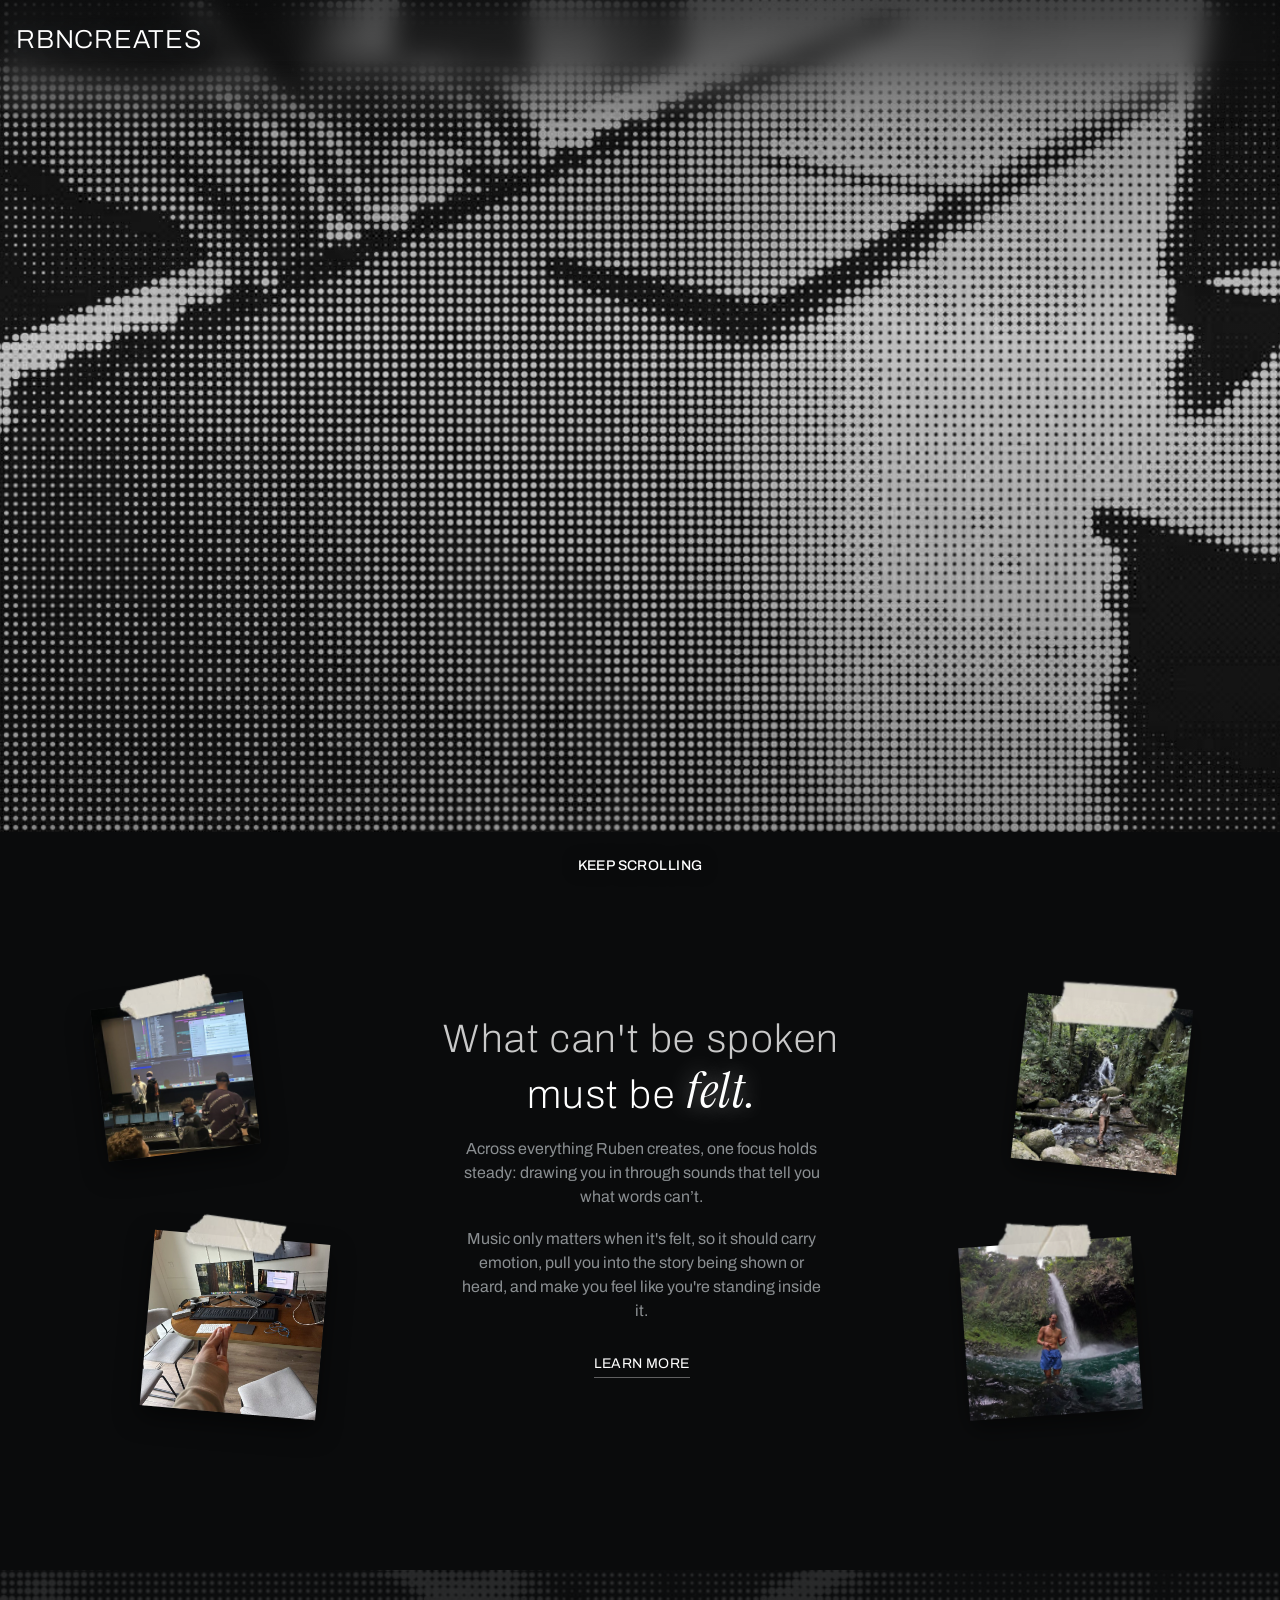
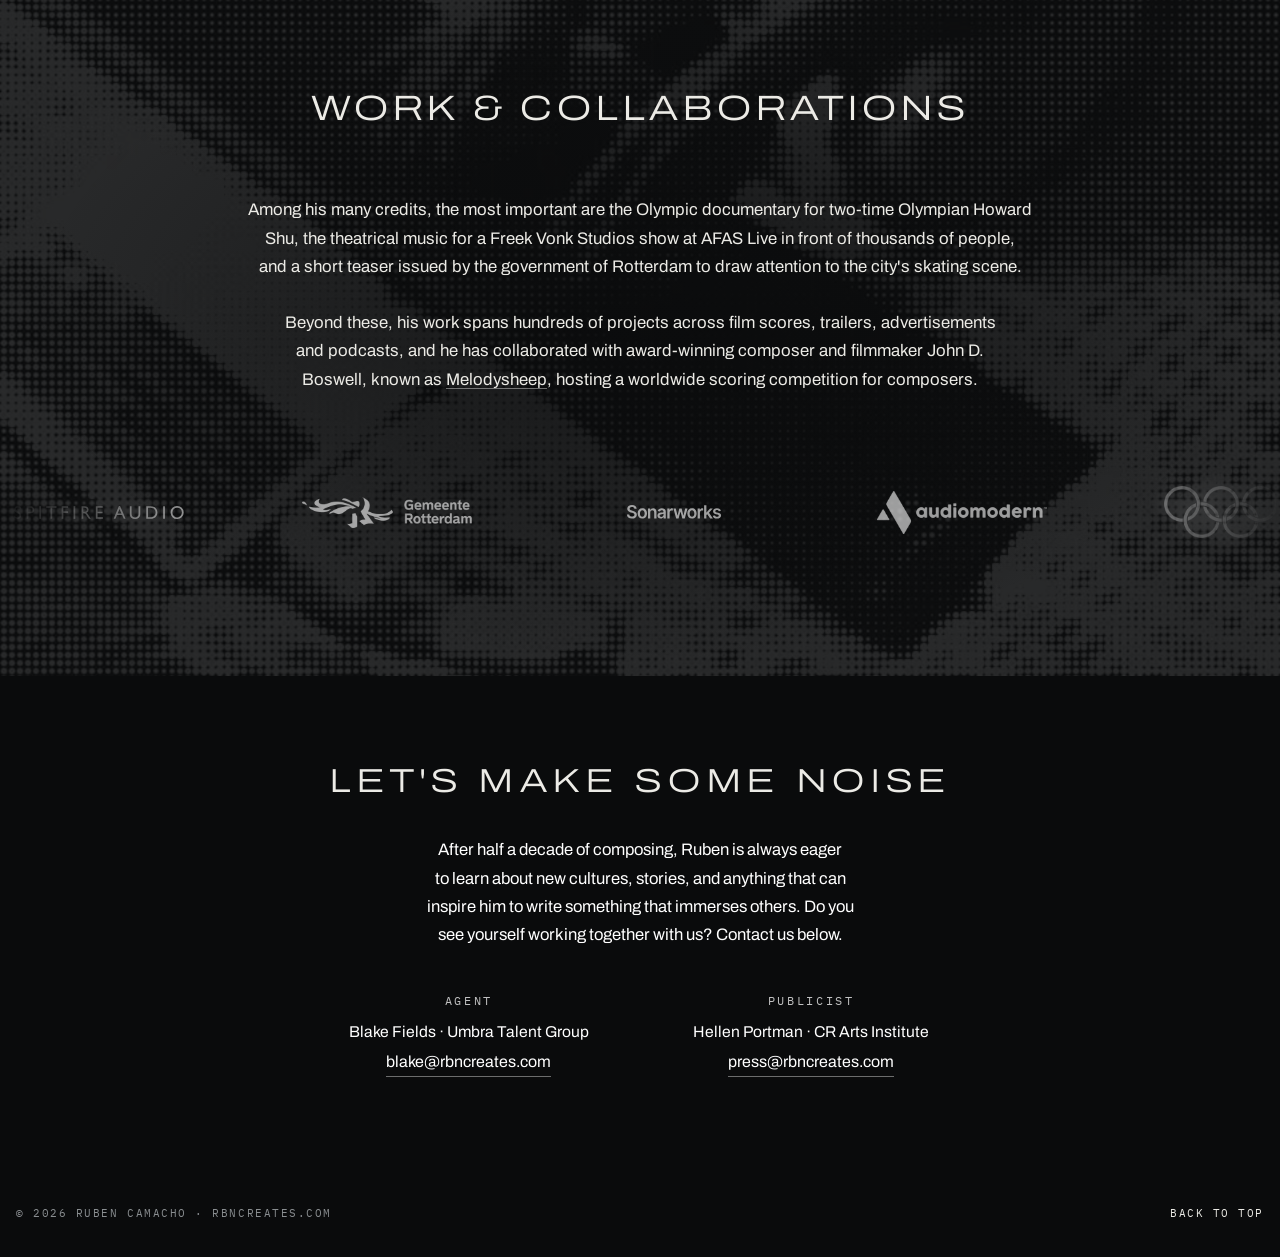
==== commit a04bd4ff: "Scores: soundtrack player redesign, reorder projects, Freek Vonk teaser; remove [ ] from buttons" ====
--- a/public/index.html
+++ b/public/index.html
@@ -18,11 +18,11 @@
 
 <header>
   <a class="br logo" href="index.html" aria-label="rbncreates home"><span>rbncreates</span></a>
-  <button class="br" id="open" type="button" aria-expanded="false" aria-controls="menu"><span>[</span><span>Menu</span><span>]</span></button>
+  <button class="br" id="open" type="button" aria-expanded="false" aria-controls="menu"><span>Menu</span></button>
 </header>
 
 <nav id="menu" hidden aria-label="Main">
-  <button class="br close" id="close" type="button"><span>[</span><span>Close</span><span>]</span></button>
+  <button class="br close" id="close" type="button"><span>Close</span></button>
   <a class="big" href="index.html" style="--img:url(menu1.jpg)"><span>Home</span></a>
   <a class="big" href="scores.html" style="--img:url(menu2.jpg)"><span>Scores</span></a>
   <a class="big" href="content.html" style="--img:url(menu3.jpg)"><span>Content</span></a>
@@ -30,7 +30,7 @@
   <a class="big" href="contact.html" style="--img:url(menu5.jpg)"><span>Contact</span></a>
 </nav>
 
-<a class="br keep2" href="#name"><span>[</span><span>Keep scrolling</span><span>]</span></a>
+<a class="br keep2" href="#name"><span>Keep scrolling</span></a>
 
 <main id="top">
   <section class="hero" aria-label="Latest score">
--- a/public/style.css
+++ b/public/style.css
@@ -736,3 +736,40 @@
 .reel::after { content: ""; position: absolute; inset: 0; background: #000; opacity: var(--dim, 0); pointer-events: none; z-index: 5; }
 #ckind { display: none; }
 .cat-title { margin: 0 0 clamp(18px, 3vw, 40px); text-align: center; font-family: var(--font-display); font-weight: 200; font-size: clamp(3rem, 9vw, 7.5rem); line-height: 1; letter-spacing: 0.14em; text-indent: 0.14em; text-transform: uppercase; color: var(--fg); }
+
+.cd-note { max-width: 46rem; margin: clamp(18px, 2.6vw, 34px) auto 0; padding: 0 var(--gutter-l, 24px); text-align: center; font-size: clamp(0.98rem, 1.25vw, 1.12rem); line-height: 1.75; color: var(--dim); }
+
+/* brackets removed: labels stand alone */
+.br:hover span:first-child, .br:hover span:last-child { transform: none; }
+.br { transition: opacity 0.25s ease; }
+.br:not(:disabled):hover { opacity: 0.7; }
+
+/* soundtrack player */
+.cd-ptitle { margin: clamp(28px, 4vw, 52px) 0 18px; text-align: center; font-family: var(--font-mono); font-size: 12px; letter-spacing: 0.24em; text-transform: uppercase; color: var(--dim); }
+.cd-player { max-width: 38rem; }
+.cd-player .pl { gap: 20px; padding: 14px 22px; border: 1px solid rgba(255, 255, 255, 0.12); border-radius: 999px; background: rgba(255, 255, 255, 0.035); backdrop-filter: blur(6px); -webkit-backdrop-filter: blur(6px); justify-content: flex-start; }
+.pbtn { all: unset; box-sizing: border-box; position: relative; flex: none; width: 46px; height: 46px; border-radius: 50%; background: #fff; cursor: pointer; transition: transform 0.2s ease, opacity 0.2s ease; }
+.pbtn:hover:not(:disabled) { transform: scale(1.06); }
+.pbtn:focus-visible { outline: 2px solid #fff; outline-offset: 3px; }
+.pbtn:disabled { opacity: 0.3; cursor: default; }
+.pico { position: absolute; left: 50%; top: 50%; width: 0; height: 0; margin: -8px 0 0 -5px; border-left: 15px solid #0a0b0c; border-top: 8px solid transparent; border-bottom: 8px solid transparent; transition: all 0.15s ease; }
+.pbtn.on .pico { width: 12px; height: 16px; margin: -8px 0 0 -6px; border: 0; background: linear-gradient(to right, #0a0b0c 0 4px, transparent 4px 8px, #0a0b0c 8px 12px); }
+.cd-player .pl input[type=range] { flex: 1 1 auto; min-width: 0; height: 4px; border-radius: 4px; background: linear-gradient(to right, #fff var(--p, 0%), rgba(255, 255, 255, 0.2) var(--p, 0%)); }
+.cd-player .pl input[type=range]::-webkit-slider-thumb { width: 12px; height: 12px; opacity: 0; transition: opacity 0.2s ease; }
+.cd-player .pl:hover input[type=range]::-webkit-slider-thumb { opacity: 1; }
+.cd-player .pl input[type=range]::-moz-range-thumb { opacity: 0; }
+.cd-player .pl:hover input[type=range]::-moz-range-thumb { opacity: 1; }
+.cd-player .pl-time { min-width: 3.4ch; }
+.tracks { margin-top: 14px; display: grid; gap: 4px; }
+.tracks li { border: 0; }
+.trk { border-radius: 12px; padding: 14px 20px; transition: background 0.25s ease, color 0.25s ease; justify-content: space-between; }
+.trk:hover, .trk:focus-visible { background: rgba(255, 255, 255, 0.05); }
+.trk.playing { background: rgba(255, 255, 255, 0.09); }
+.trk .tt { flex: 1; text-align: left; }
+.trk .td { color: var(--dim); }
+.trk .tn { position: relative; width: 2.4ch; text-align: left; }
+.trk.playing .tn { color: transparent; }
+.trk.playing .tn::after { content: ""; position: absolute; left: 0; bottom: 3px; width: 3px; height: 12px; background: #fff; box-shadow: 5px 0 0 #fff, 10px 0 0 #fff; transform-origin: bottom; animation: eq 0.9s ease-in-out infinite; }
+@keyframes eq { 0%, 100% { transform: scaleY(0.35); } 50% { transform: scaleY(1); } }
+@media (prefers-reduced-motion: reduce) { .trk.playing .tn::after { animation: none; } }
+.cd-player .trk, .cd-player .trk:hover, .cd-player .trk:focus-visible, .cd-player .trk.playing { padding: 14px 20px; }
